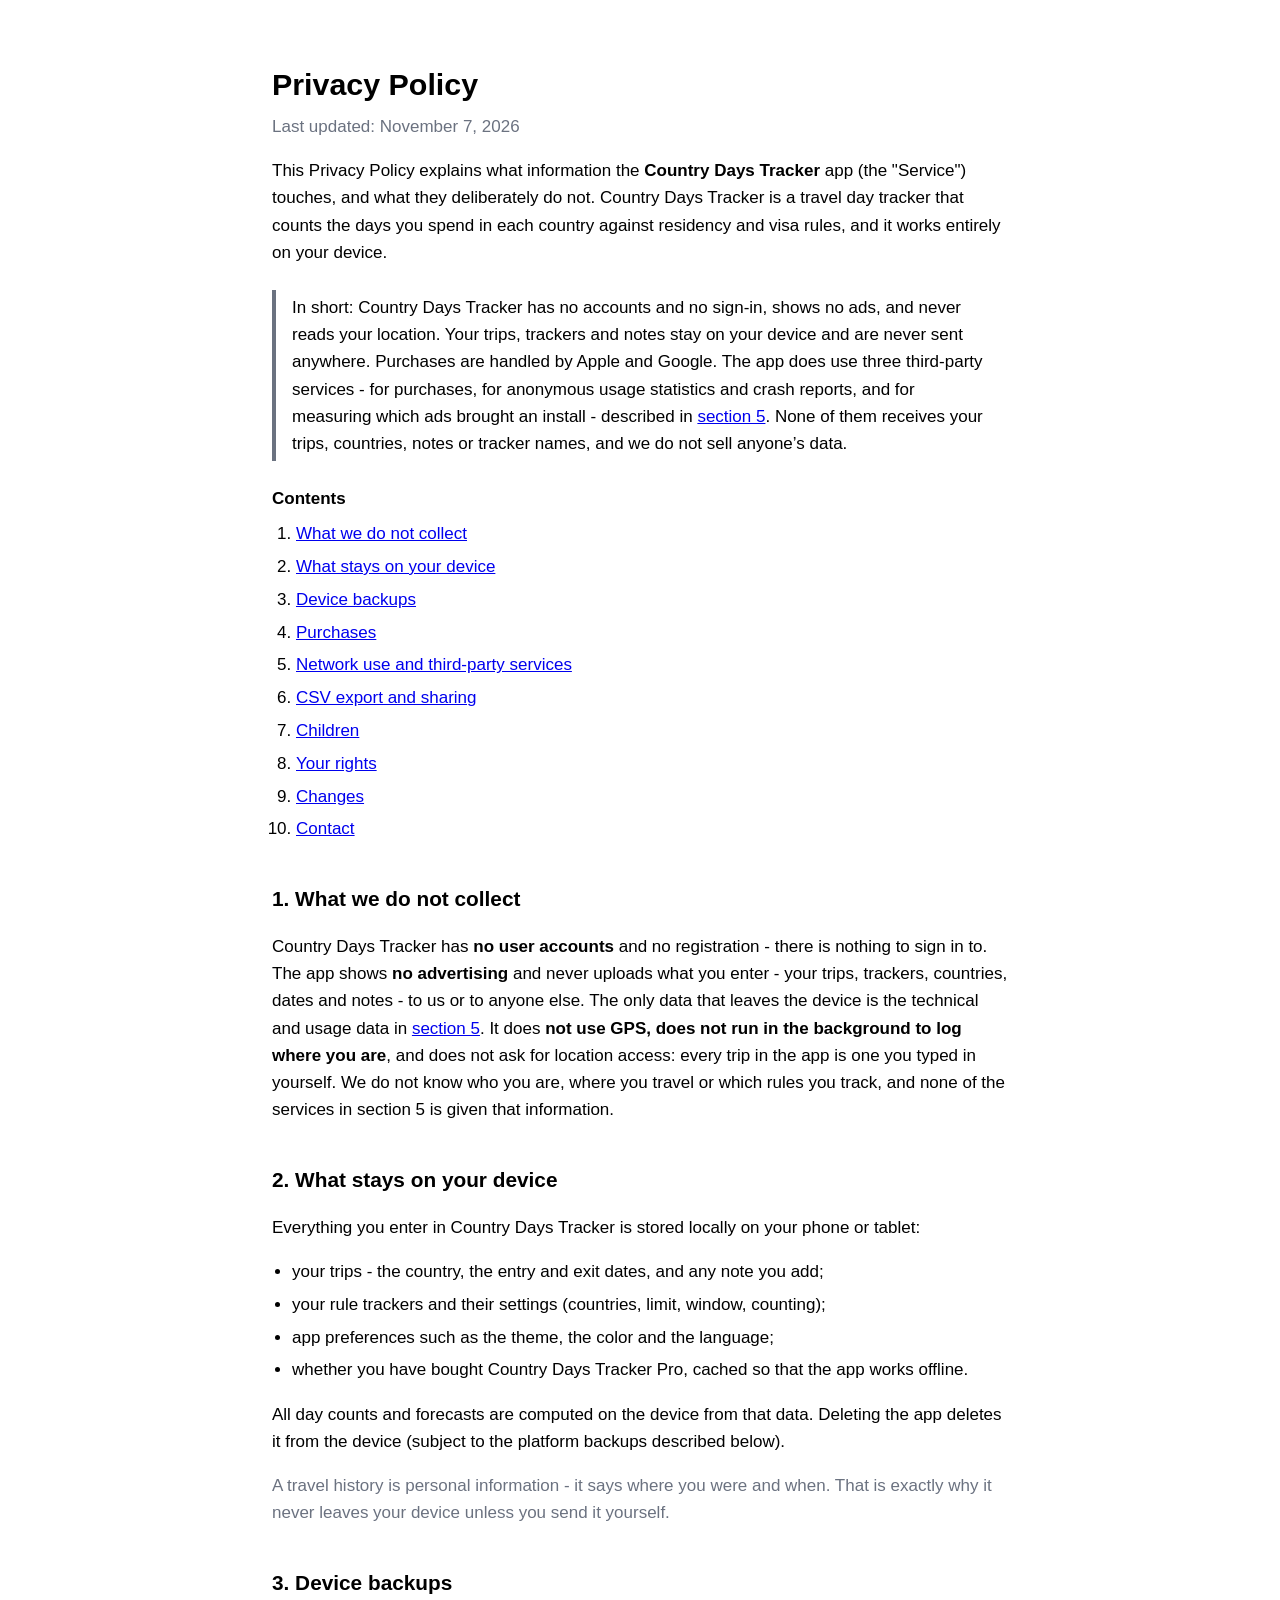
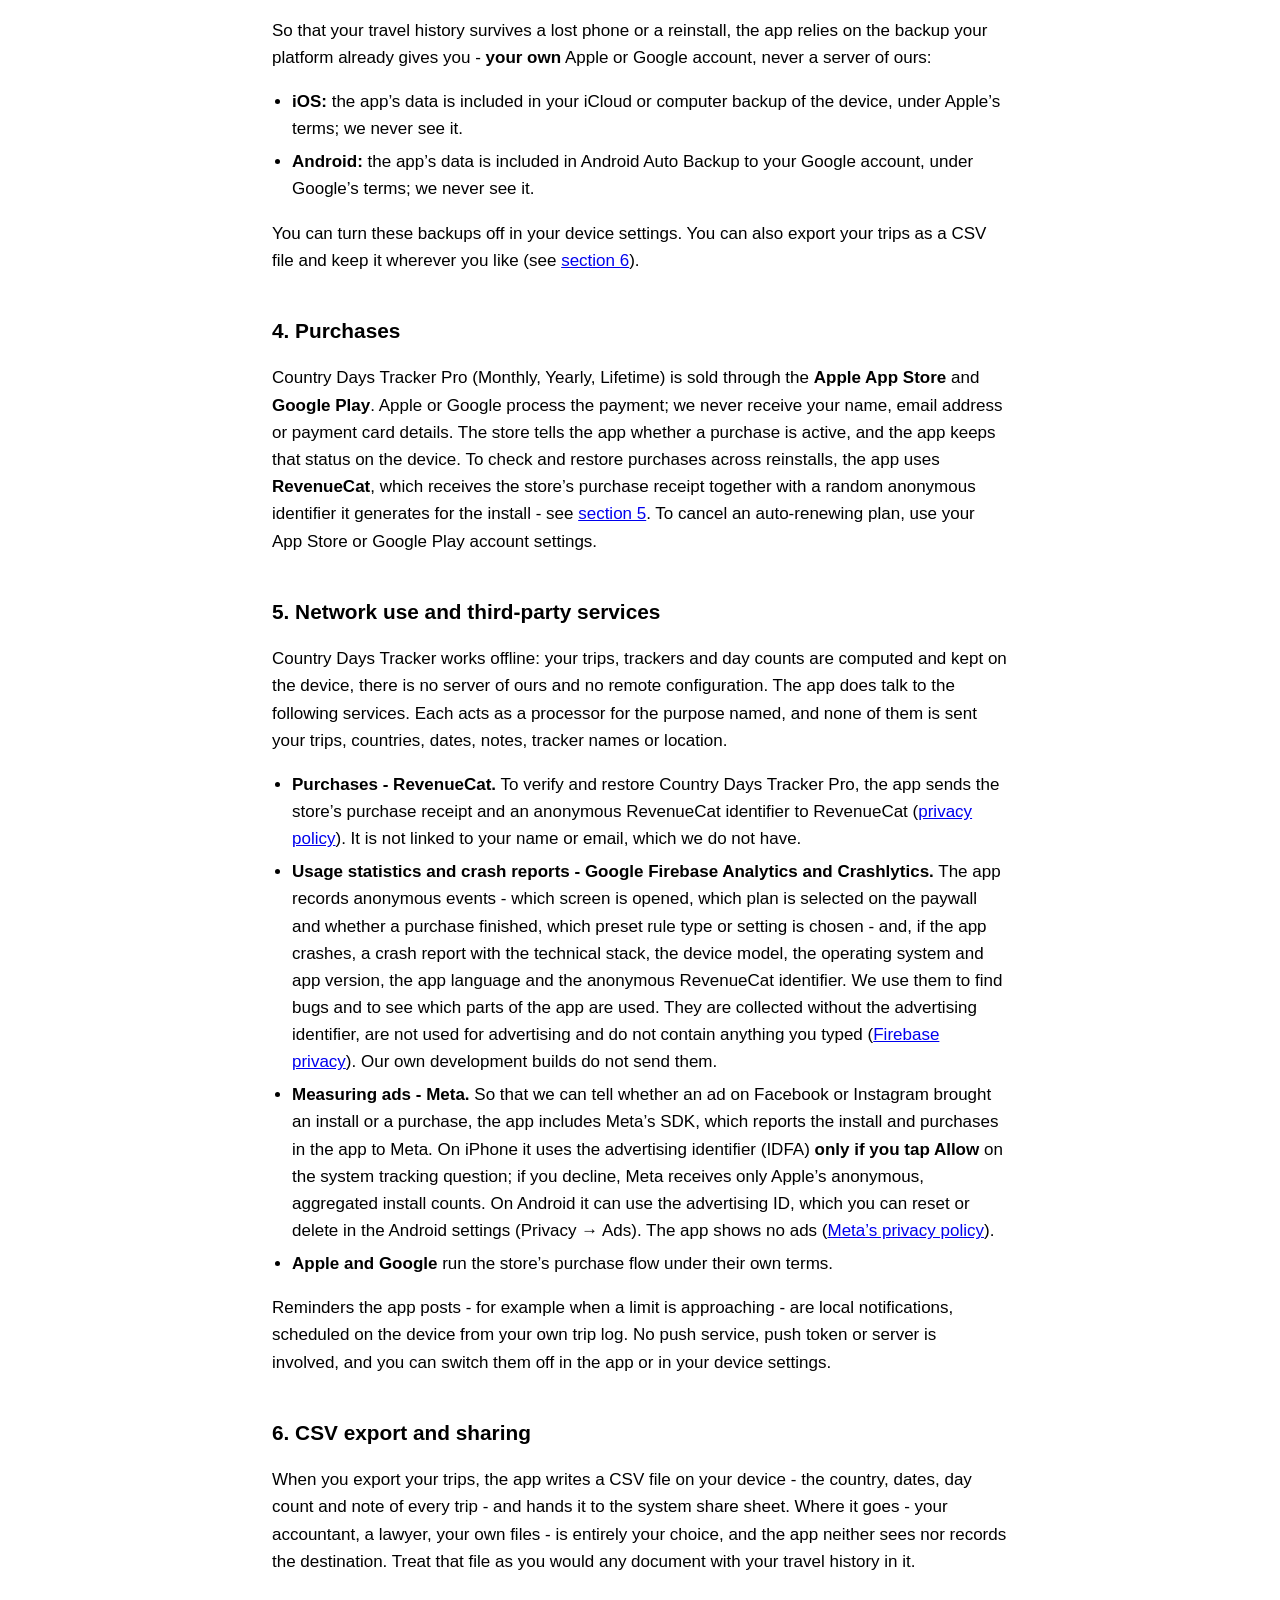
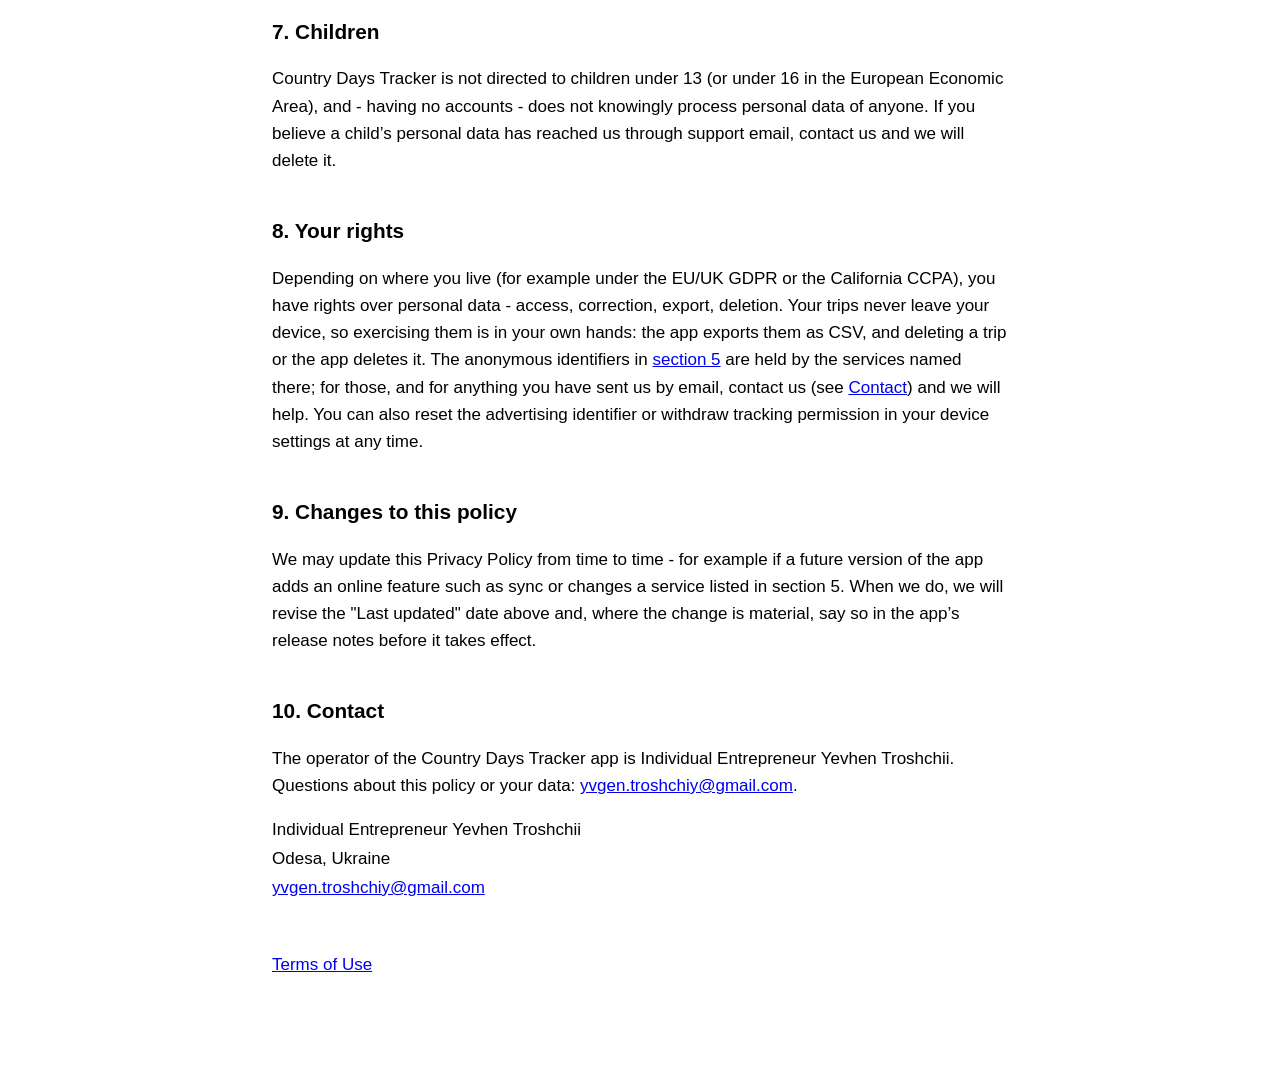
==== country-days-tracker/privacy.html @ 6b3bfb63 "[Country Days Tracker] Add the privacy policy and terms pages Co-Authored-By: Claude Sonnet 5.5 <nor" ====
<!doctype html>
<html lang="en">
<head>
<meta charset="utf-8">
<meta name="viewport" content="width=device-width, initial-scale=1">
<title>Country Days Tracker - Privacy Policy</title>
<style>
  :root { color-scheme: light dark; }
  body { max-width: 46rem; margin: 0 auto; padding: 2.5rem 1.25rem 5rem;
         font: 17px/1.6 -apple-system, "Segoe UI", Roboto, Helvetica, Arial, sans-serif; }
  h1 { font-size: 1.9rem; margin-bottom: .25rem; }
  h2 { font-size: 1.3rem; margin-top: 2.5rem; }
  h3 { font-size: 1.05rem; margin-top: 1.75rem; }
  .updated { color: #6b7280; margin-top: 0; }
  .dim { color: #6b7280; }
  .callout { border-left: 4px solid #6b7280; padding: .25rem 1rem; margin: 1.5rem 0; }
  .toc { margin: 1.5rem 0; }
  .toc ol { margin: .5rem 0 0; padding-left: 1.5rem; }
  ul { padding-left: 1.25rem; }
  li { margin: .35rem 0; }
  address { font-style: normal; line-height: 1.7; }
  .nav { margin-top: 3rem; color: #6b7280; }
</style>
</head>
<body>

<h1>Privacy Policy</h1>
    <p class="updated">Last updated: November 7, 2026</p>

    <p>This Privacy Policy explains what information the <strong>Country Days Tracker</strong> app (the "Service")
      touches, and what they
      deliberately do not. Country Days Tracker is a travel day tracker that counts the days you spend in each
      country against residency and visa rules, and it works entirely on your device.</p>

    <p class="callout">In short: Country Days Tracker has no accounts and no sign-in, shows no ads, and never reads your
      location. Your trips, trackers and notes stay on your device and are never sent anywhere.
      Purchases are handled by Apple and Google. The app does use three third-party services - for
      purchases, for anonymous usage statistics and crash reports, and for measuring which ads brought
      an install - described in <a href="#network">section 5</a>. None of them receives your trips,
      countries, notes or tracker names, and we do not sell anyone’s data.</p>

    <div class="toc">
      <strong>Contents</strong>
      <ol>
        <li><a href="#nocollect">What we do not collect</a></li>
        <li><a href="#device">What stays on your device</a></li>
        <li><a href="#backup">Device backups</a></li>
        <li><a href="#purchases">Purchases</a></li>
        <li><a href="#network">Network use and third-party services</a></li>
        <li><a href="#export">CSV export and sharing</a></li>
        <li><a href="#children">Children</a></li>
        <li><a href="#rights">Your rights</a></li>
        <li><a href="#changes">Changes</a></li>
        <li><a href="#contact">Contact</a></li>
      </ol>
    </div>

    <h2 id="nocollect">1. What we do not collect</h2>
    <p>Country Days Tracker has <strong>no user accounts</strong> and no registration - there is nothing to
      sign in to. The app shows <strong>no advertising</strong> and never uploads what you enter - your
      trips, trackers, countries, dates and notes - to us or to anyone else. The only data that leaves the
      device is the technical and usage data in <a href="#network">section 5</a>. It does <strong>not use GPS, does not run in the background to log where you
      are</strong>, and does not ask for location access: every trip in the app is one you typed in
      yourself. We do not know who you are, where you travel or which rules you track, and none of the services in
      section 5 is given that information.</p>

    <h2 id="device">2. What stays on your device</h2>
    <p>Everything you enter in Country Days Tracker is stored locally on your phone or tablet:</p>
    <ul>
      <li>your trips - the country, the entry and exit dates, and any note you add;</li>
      <li>your rule trackers and their settings (countries, limit, window, counting);</li>
      <li>app preferences such as the theme, the color and the language;</li>
      <li>whether you have bought Country Days Tracker Pro, cached so that the app works offline.</li>
    </ul>
    <p>All day counts and forecasts are computed on the device from that data. Deleting the app
      deletes it from the device (subject to the platform backups described below).</p>
    <p class="dim">A travel history is personal information - it says where you were and when. That
      is exactly why it never leaves your device unless you send it yourself.</p>

    <h2 id="backup">3. Device backups</h2>
    <p>So that your travel history survives a lost phone or a reinstall, the app relies on the
      backup your platform already gives you - <strong>your own</strong> Apple or Google account,
      never a server of ours:</p>
    <ul>
      <li><strong>iOS:</strong> the app’s data is included in your iCloud or computer backup of the
        device, under Apple’s terms; we never see it.</li>
      <li><strong>Android:</strong> the app’s data is included in Android Auto Backup to your Google
        account, under Google’s terms; we never see it.</li>
    </ul>
    <p>You can turn these backups off in your device settings. You can also export your trips as a
      CSV file and keep it wherever you like (see <a href="#export">section 6</a>).</p>

    <h2 id="purchases">4. Purchases</h2>
    <p>Country Days Tracker Pro (Monthly, Yearly, Lifetime) is sold through the <strong>Apple App Store</strong>
      and <strong>Google Play</strong>. Apple or Google process the payment; we never receive your
      name, email address or payment card details. The store tells the app whether a purchase is
      active, and the app keeps that status on the device. To check and restore purchases across
      reinstalls, the app uses <strong>RevenueCat</strong>, which receives the store’s purchase receipt
      together with a random anonymous identifier it generates for the install - see
      <a href="#network">section 5</a>. To cancel an auto-renewing plan, use your
      App Store or Google Play account settings.</p>

    <h2 id="network">5. Network use and third-party services</h2>
    <p>Country Days Tracker works offline: your trips, trackers and day counts are computed and kept on the
      device, there is no server of ours and no remote configuration. The app does talk to the
      following services. Each acts as a processor for the purpose named, and none of them is sent your
      trips, countries, dates, notes, tracker names or location.</p>
    <ul>
      <li><strong>Purchases - RevenueCat.</strong> To verify and restore Country Days Tracker Pro, the app sends
        the store’s purchase receipt and an anonymous RevenueCat identifier to RevenueCat
        (<a href="https://www.revenuecat.com/privacy/" target="_blank" rel="noopener">privacy policy</a>).
        It is not linked to your name or email, which we do not have.</li>
      <li><strong>Usage statistics and crash reports - Google Firebase Analytics and Crashlytics.</strong>
        The app records anonymous events - which screen is opened, which plan is selected on the
        paywall and whether a purchase finished, which preset rule type or setting is chosen - and, if
        the app crashes, a crash report with the technical stack, the device model, the operating
        system and app version, the app language and the anonymous RevenueCat identifier. We use them
        to find bugs and to see which parts of the app are used. They are collected without the
        advertising identifier, are not used for advertising and do not contain anything you typed
        (<a href="https://firebase.google.com/support/privacy" target="_blank" rel="noopener">Firebase privacy</a>).
        Our own development builds do not send them.</li>
      <li><strong>Measuring ads - Meta.</strong> So that we can tell whether an ad on Facebook or Instagram
        brought an install or a purchase, the app includes Meta’s SDK, which reports the install and
        purchases in the app to Meta. On iPhone it uses the advertising identifier (IDFA) <strong>only
        if you tap Allow</strong> on the system tracking question; if you decline, Meta receives only
        Apple’s anonymous, aggregated install counts. On Android it can use the advertising ID, which you
        can reset or delete in the Android settings (Privacy → Ads). The app shows no ads
        (<a href="https://www.facebook.com/privacy/policy/" target="_blank" rel="noopener">Meta’s privacy policy</a>).</li>
      <li><strong>Apple and Google</strong> run the store’s purchase flow under their own terms.</li>
    </ul>
    <p>Reminders the app posts - for example when a limit is approaching - are local notifications,
      scheduled on the device from your own trip log. No push service, push token or server is
      involved, and you can switch them off in the app or in your device settings.</p>

    <h2 id="export">6. CSV export and sharing</h2>
    <p>When you export your trips, the app writes a CSV file on your device - the country, dates,
      day count and note of every trip - and hands it to the system share sheet. Where it goes - your
      accountant, a lawyer, your own files - is entirely your choice, and the app neither sees nor
      records the destination. Treat that file as you would any document with your travel
      history in it.</p>

    <h2 id="children">7. Children</h2>
    <p>Country Days Tracker is not directed to children under 13 (or under 16 in the European Economic Area),
      and - having no accounts - does not knowingly process personal data of anyone. If you believe a child’s personal data has reached us through support email, contact
      us and we will delete it.</p>

    <h2 id="rights">8. Your rights</h2>
    <p>Depending on where you live (for example under the EU/UK GDPR or the California CCPA), you
      have rights over personal data - access, correction, export, deletion. Your trips never leave your
      device, so exercising them is in your own hands: the app exports them as CSV, and deleting a trip
      or the app deletes it. The anonymous identifiers in <a href="#network">section 5</a> are held by the
      services named there; for those, and for anything you have sent us by email, contact us (see
      <a href="#contact">Contact</a>) and we will help. You can also reset the advertising identifier or
      withdraw tracking permission in your device settings at any time.</p>

    <h2 id="changes">9. Changes to this policy</h2>
    <p>We may update this Privacy Policy from time to time - for example if a future version of the
      app adds an online feature such as sync or changes a service listed in section 5. When we do, we will revise the "Last updated" date
      above and, where the change is material, say so in the app’s release notes before it takes
      effect.</p>

    <h2 id="contact">10. Contact</h2>
    <p>The operator of the Country Days Tracker app is Individual Entrepreneur Yevhen Troshchii.
      Questions about this policy or your data:
      <a href="mailto:yvgen.troshchiy@gmail.com">yvgen.troshchiy@gmail.com</a>.</p>
    <address>Individual Entrepreneur Yevhen Troshchii<br>
      Odesa, Ukraine<br>
      <a href="mailto:yvgen.troshchiy@gmail.com">yvgen.troshchiy@gmail.com</a></address>

<p class="nav"><a href="terms.html">Terms of Use</a></p>

</body>
</html>
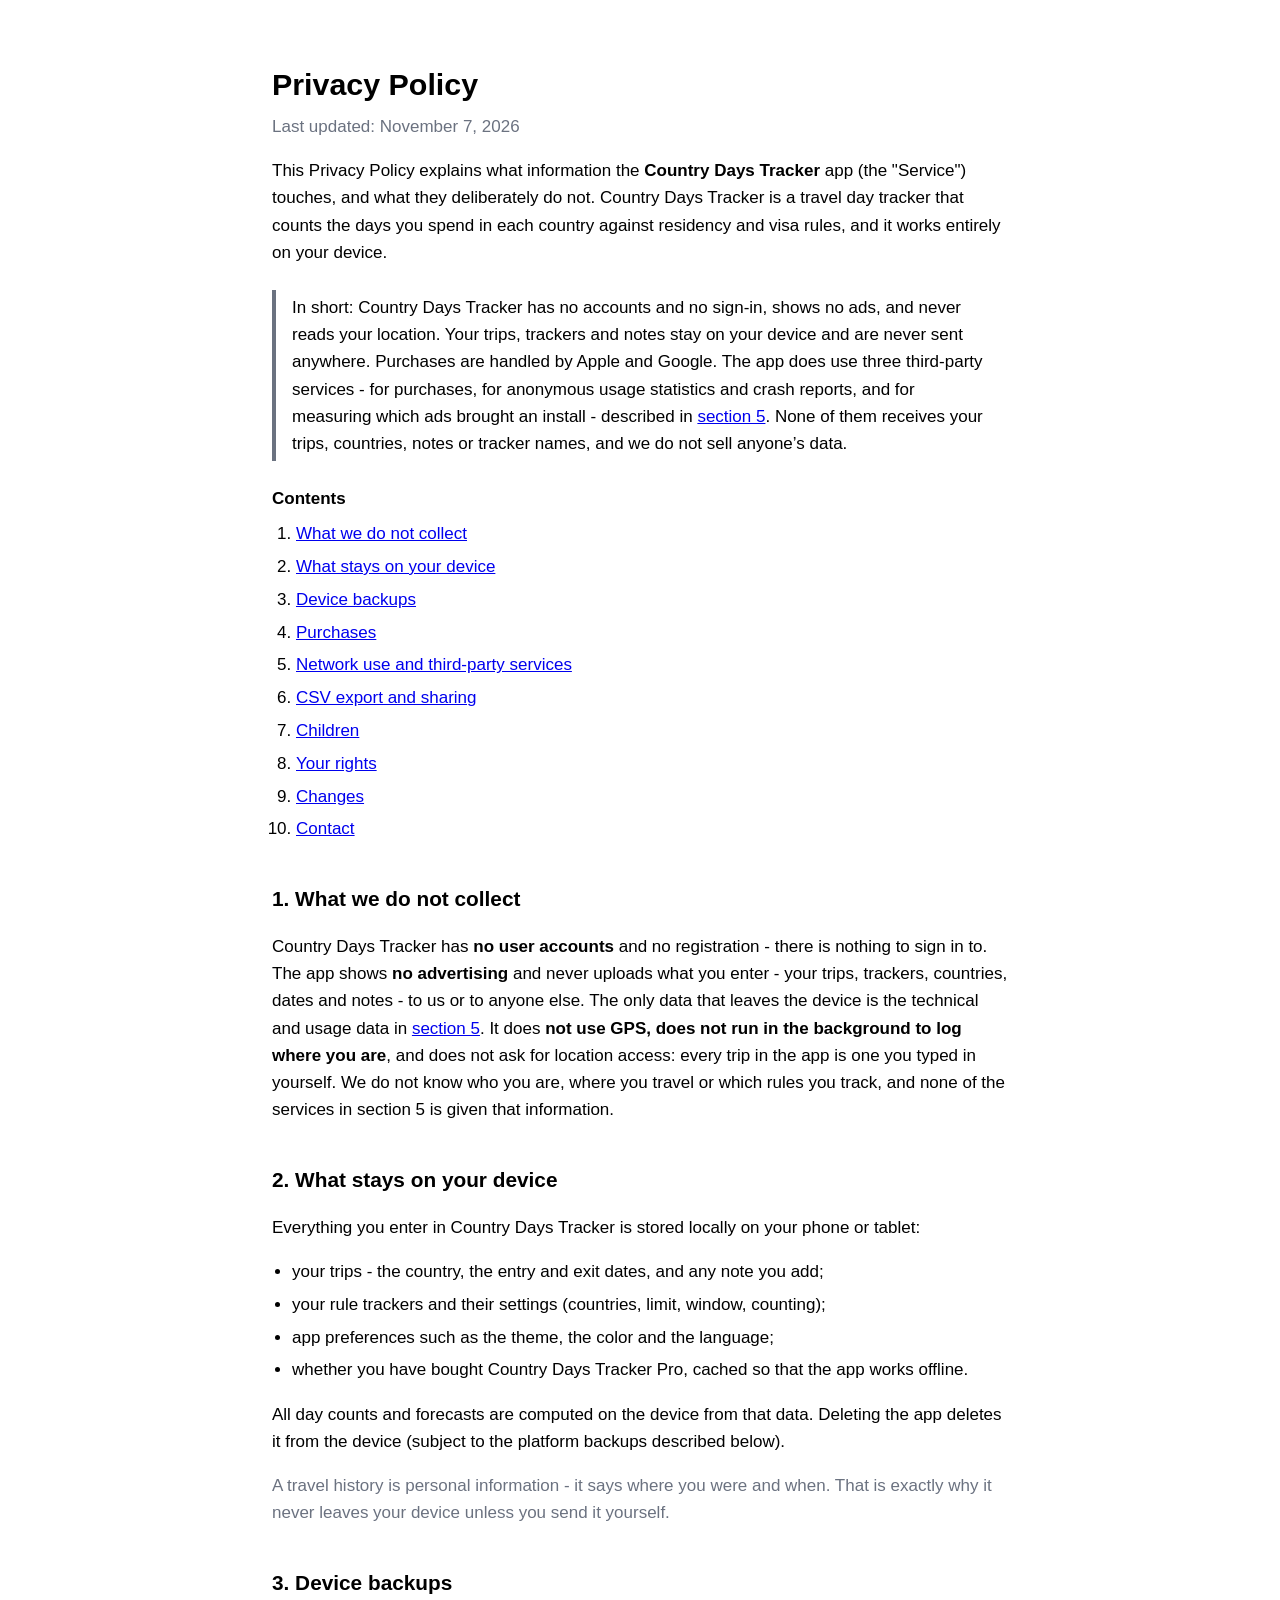
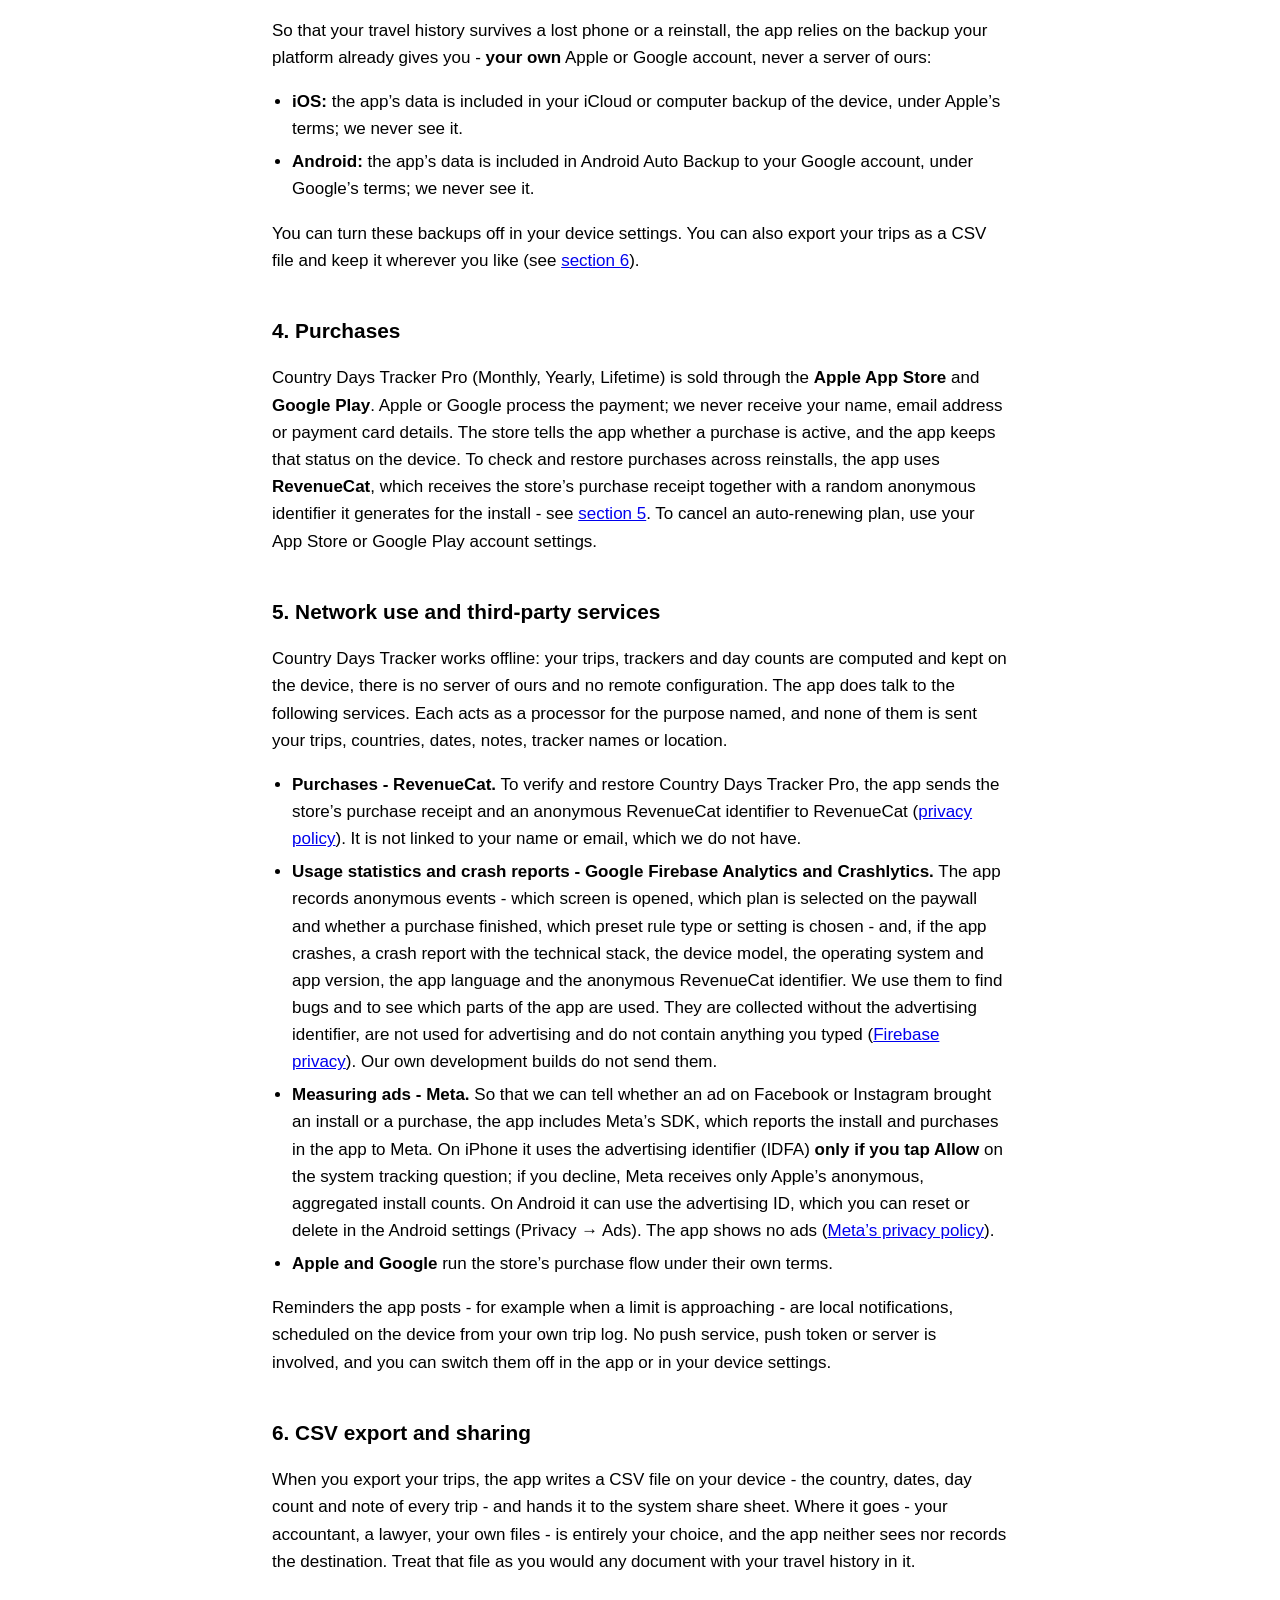
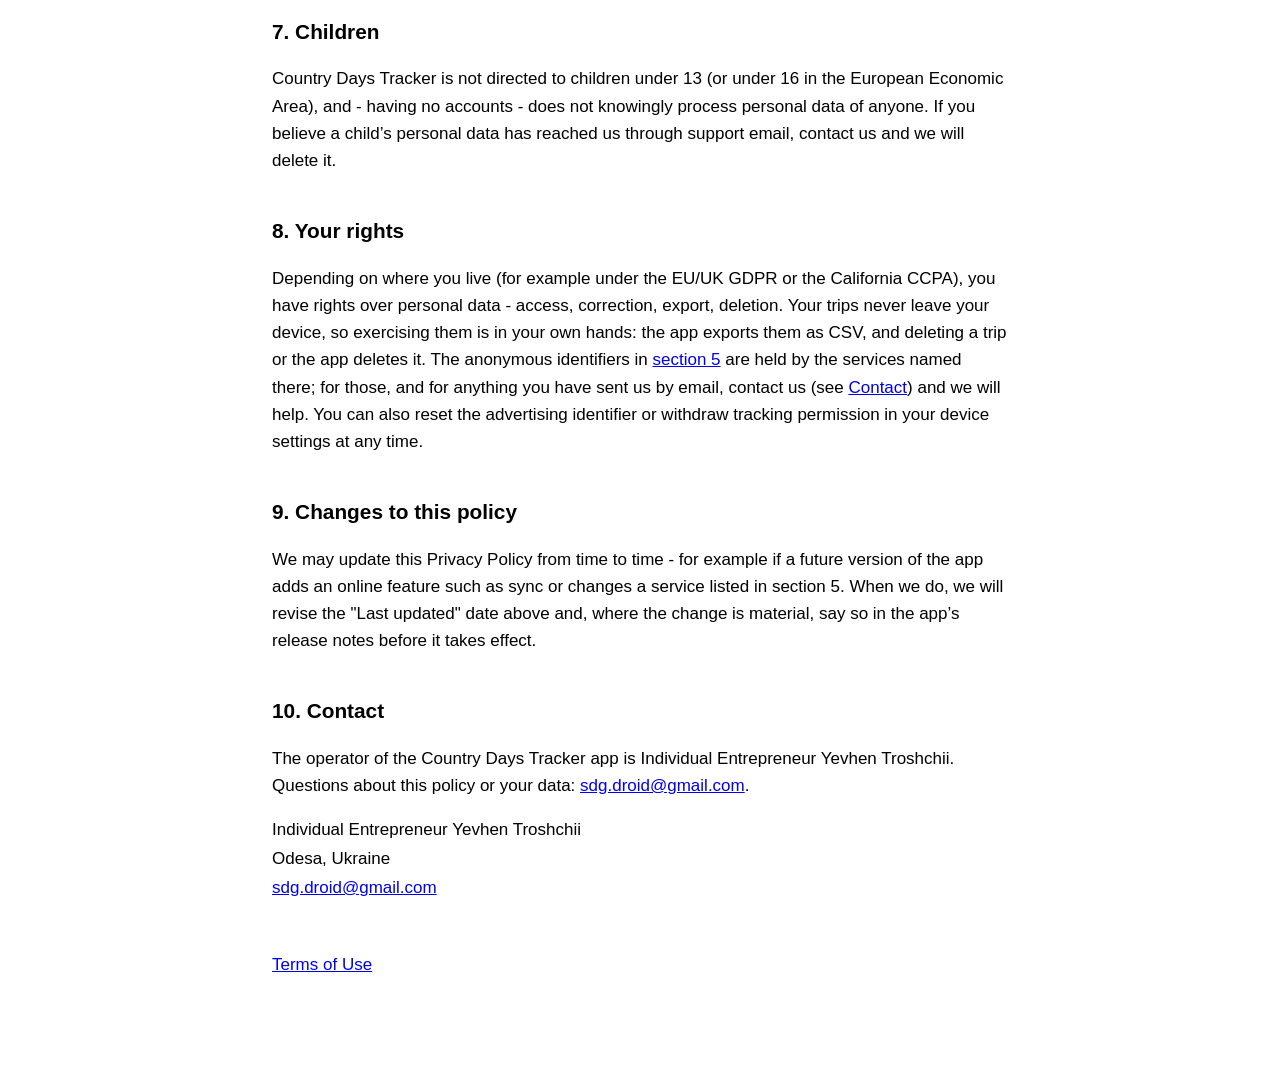
==== commit 1e8e99f0: "[Country Days Tracker] Contact address moved to sdg.droid@gmail.com" ====
--- a/country-days-tracker/privacy.html
+++ b/country-days-tracker/privacy.html
@@ -162,10 +162,10 @@
     <h2 id="contact">10. Contact</h2>
     <p>The operator of the Country Days Tracker app is Individual Entrepreneur Yevhen Troshchii.
       Questions about this policy or your data:
-      <a href="mailto:yvgen.troshchiy@gmail.com">yvgen.troshchiy@gmail.com</a>.</p>
+      <a href="mailto:sdg.droid@gmail.com">sdg.droid@gmail.com</a>.</p>
     <address>Individual Entrepreneur Yevhen Troshchii<br>
       Odesa, Ukraine<br>
-      <a href="mailto:yvgen.troshchiy@gmail.com">yvgen.troshchiy@gmail.com</a></address>
+      <a href="mailto:sdg.droid@gmail.com">sdg.droid@gmail.com</a></address>
 
 <p class="nav"><a href="terms.html">Terms of Use</a></p>
 
